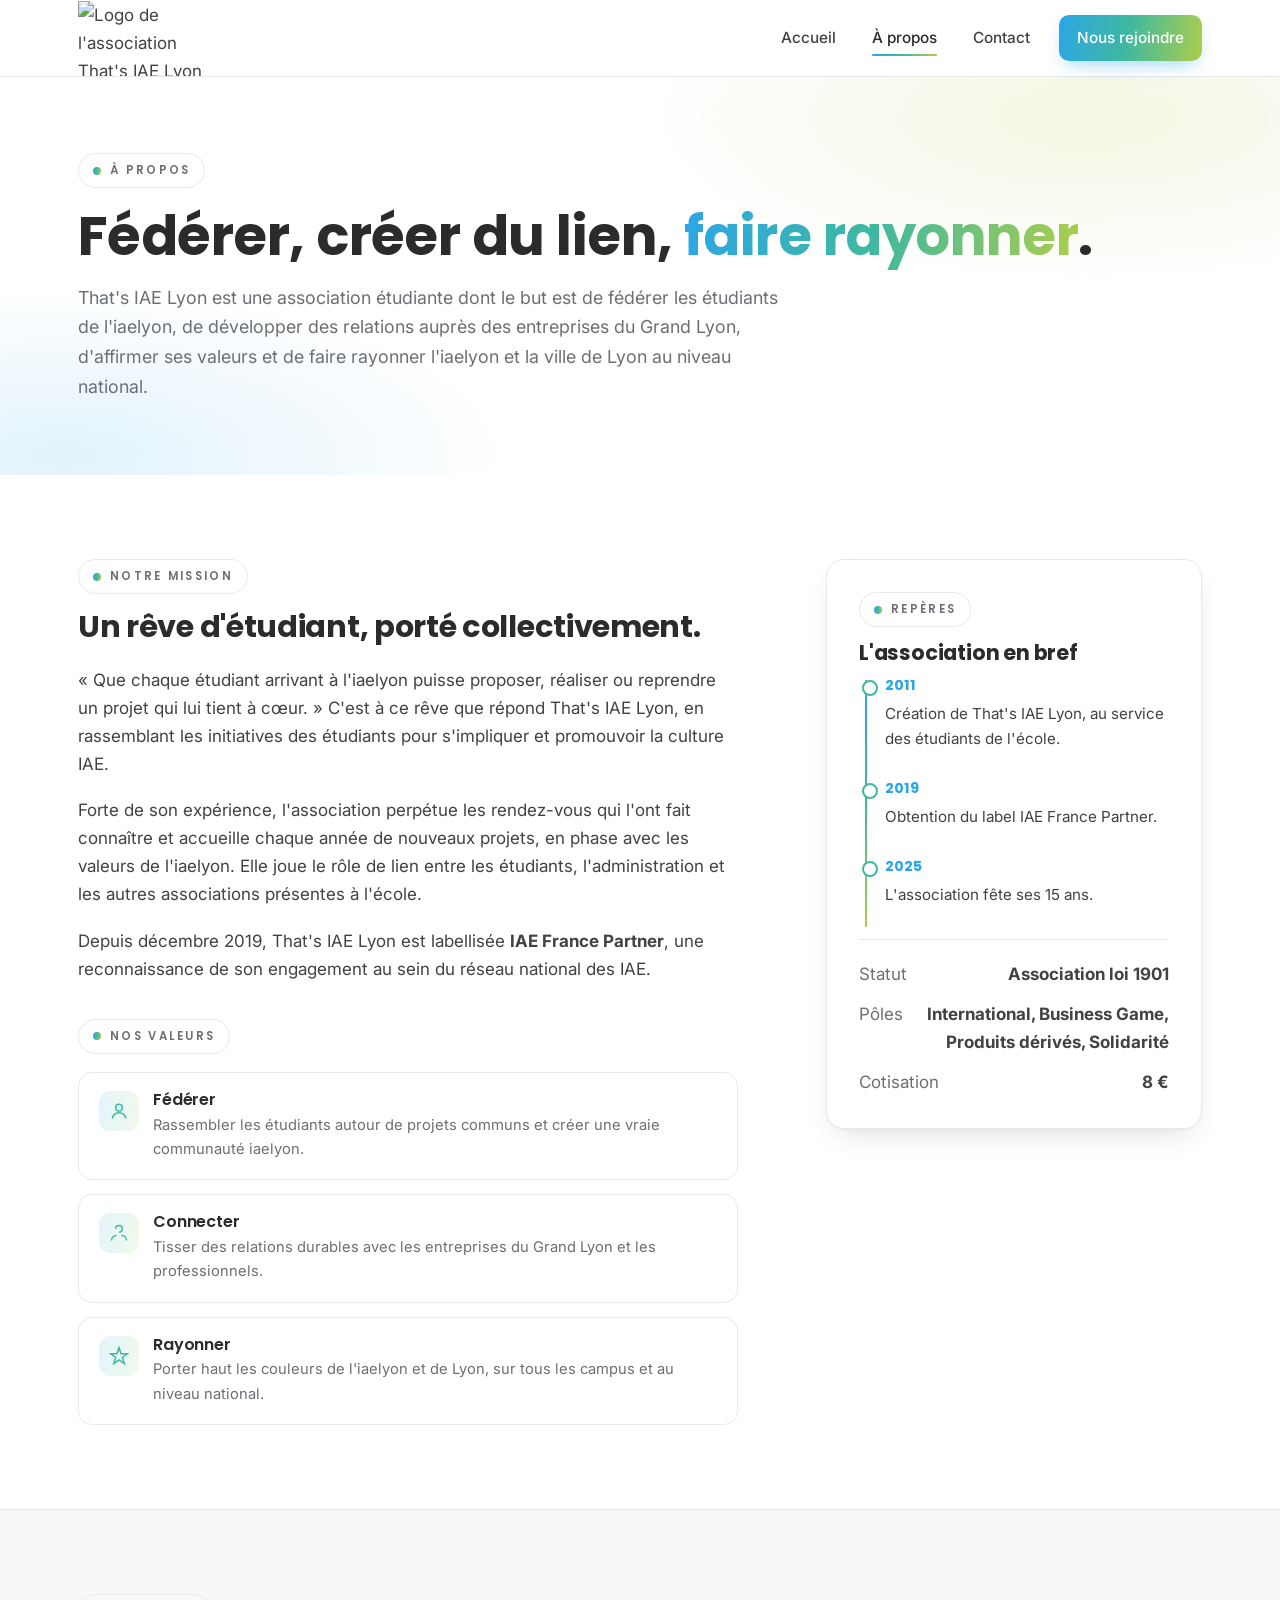
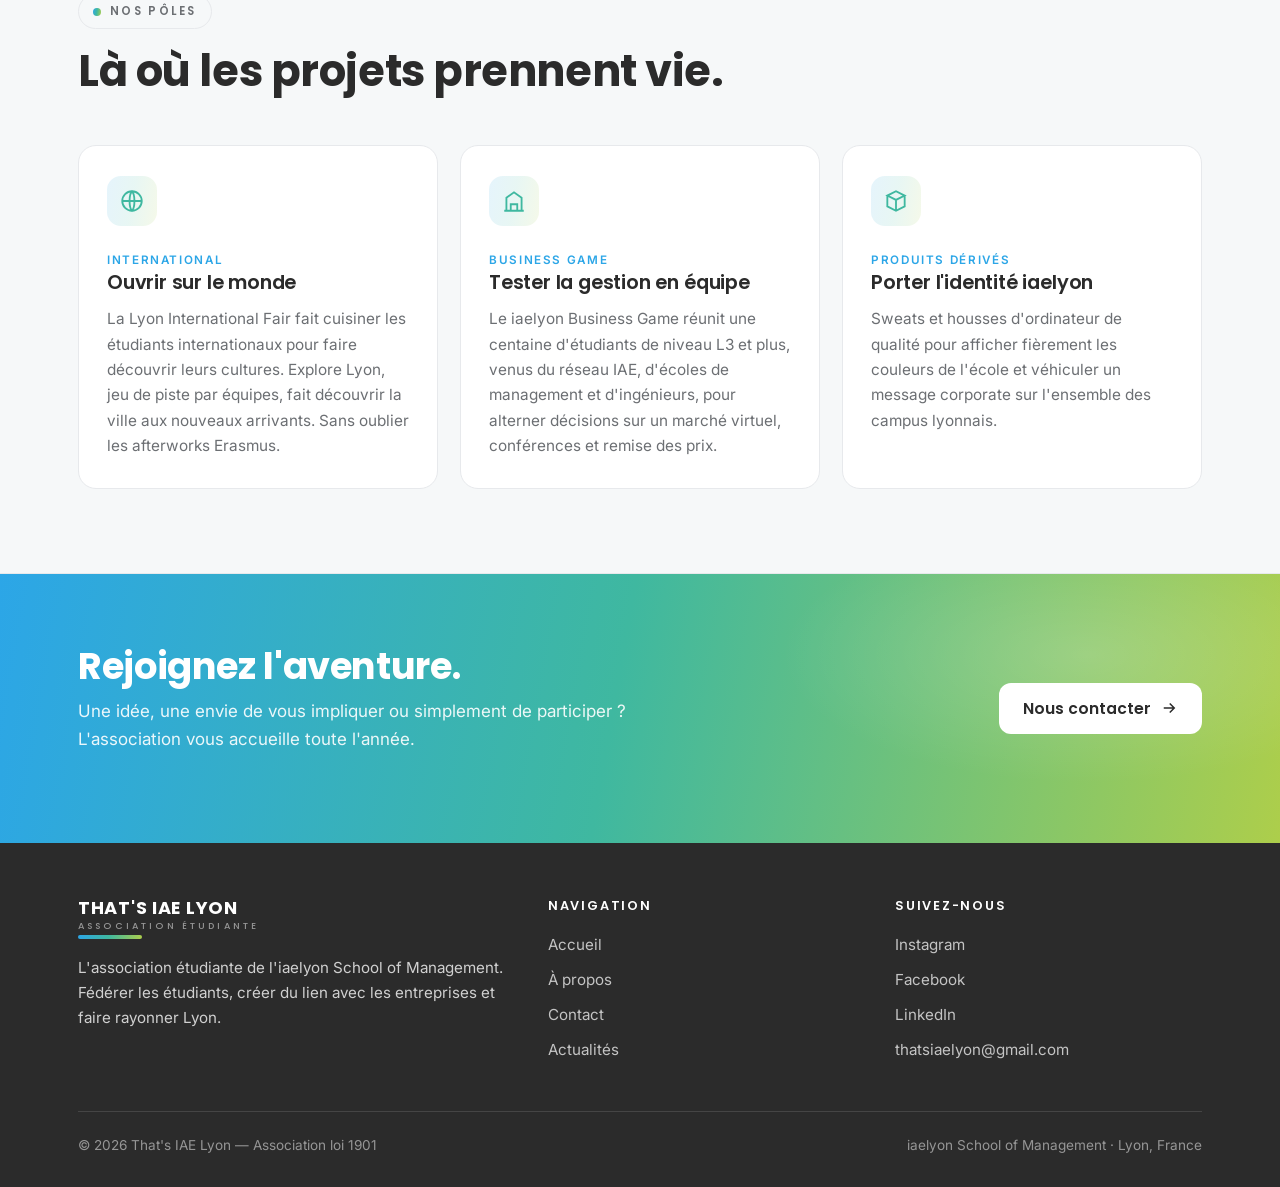
==== apropos.html @ 74c534bc "ajout du site" ====
<!DOCTYPE html>
<html lang="fr">
<head>
<meta charset="UTF-8">
<meta name="viewport" content="width=device-width, initial-scale=1.0">
<title>À propos — That's IAE Lyon</title>
<meta name="description" content="Découvrez That's IAE Lyon : son histoire, ses valeurs et sa mission au service des étudiants de l'iaelyon School of Management.">
<link rel="preconnect" href="https://fonts.googleapis.com">
<link rel="preconnect" href="https://fonts.gstatic.com" crossorigin>
<link href="https://fonts.googleapis.com/css2?family=Poppins:wght@500;600;700&family=Inter:wght@400;500;600&display=swap" rel="stylesheet">
<link rel="stylesheet" href="style.css">
</head>
<body>

<!-- ===================== HEADER ===================== -->
<header class="site-header">
  <div class="wrap">
    <a class="brand" href="index.html" aria-label="That's IAE Lyon, accueil">
      <img src="thats iae nouveau logo.jpg" alt="Logo de l'association That's IAE Lyon" width="150" height="75">

    </a>
    <button class="burger" aria-label="Ouvrir le menu"><span></span><span></span><span></span></button>
    <nav class="nav">
      <a href="index.html">Accueil</a>
      <a href="apropos.html" class="active">À propos</a>
      <a href="contact.html">Contact</a>
      <a href="contact.html" class="nav-cta">Nous rejoindre</a>
    </nav>
  </div>
</header>

<!-- ===================== PAGE HERO ===================== -->
<section class="page-hero">
  <div class="wrap">
    <span class="eyebrow"><span class="dot"></span>À propos</span>
    <h1>Fédérer, créer du lien, <span class="grad-text">faire rayonner</span>.</h1>
    <p>That's IAE Lyon est une association étudiante dont le but est de fédérer les étudiants de l'iaelyon, de développer des relations auprès des entreprises du Grand Lyon, d'affirmer ses valeurs et de faire rayonner l'iaelyon et la ville de Lyon au niveau national.</p>
  </div>
</section>

<!-- ===================== CONTENU ===================== -->
<section class="section">
  <div class="wrap about-grid">
    <div class="prose reveal">
      <span class="eyebrow"><span class="dot"></span>Notre mission</span>
      <h2 style="font-size:1.9rem;margin:16px 0 22px;">Un rêve d'étudiant, porté collectivement.</h2>
      <p>« Que chaque étudiant arrivant à l'iaelyon puisse proposer, réaliser ou reprendre un projet qui lui tient à cœur. » C'est à ce rêve que répond That's IAE Lyon, en rassemblant les initiatives des étudiants pour s'impliquer et promouvoir la culture IAE.</p>
      <p>Forte de son expérience, l'association perpétue les rendez-vous qui l'ont fait connaître et accueille chaque année de nouveaux projets, en phase avec les valeurs de l'iaelyon. Elle joue le rôle de lien entre les étudiants, l'administration et les autres associations présentes à l'école.</p>
      <p>Depuis décembre 2019, That's IAE Lyon est labellisée <strong>IAE France Partner</strong>, une reconnaissance de son engagement au sein du réseau national des IAE.</p>

      <span class="eyebrow" style="margin-top:18px;"><span class="dot"></span>Nos valeurs</span>
      <div class="values" style="margin-top:18px;">
        <div class="value">
          <div class="vic"><svg viewBox="0 0 24 24"><circle cx="12" cy="8" r="4"/><path d="M4 21c0-4 4-7 8-7s8 3 8 7"/></svg></div>
          <div><h4>Fédérer</h4><p>Rassembler les étudiants autour de projets communs et créer une vraie communauté iaelyon.</p></div>
        </div>
        <div class="value">
          <div class="vic"><svg viewBox="0 0 24 24"><path d="M16 7a4 4 0 10-8 0M3 21c0-4 3-6 6-6M21 21c0-4-3-6-6-6M12 11a4 4 0 100-8"/></svg></div>
          <div><h4>Connecter</h4><p>Tisser des relations durables avec les entreprises du Grand Lyon et les professionnels.</p></div>
        </div>
        <div class="value">
          <div class="vic"><svg viewBox="0 0 24 24"><path d="M12 2l2.4 7.4H22l-6 4.4 2.3 7.2L12 16.6 5.7 21l2.3-7.2-6-4.4h7.6z"/></svg></div>
          <div><h4>Rayonner</h4><p>Porter haut les couleurs de l'iaelyon et de Lyon, sur tous les campus et au niveau national.</p></div>
        </div>
      </div>
    </div>

    <aside class="reveal">
      <div class="info-card">
        <span class="eyebrow" style="background:transparent;"><span class="dot"></span>Repères</span>
        <h3 style="font-size:1.3rem;margin:14px 0 8px;">L'association en bref</h3>
        <div class="timeline">
          <div class="tl-item"><div class="yr">2011</div><p>Création de That's IAE Lyon, au service des étudiants de l'école.</p></div>
          <div class="tl-item"><div class="yr">2019</div><p>Obtention du label IAE France Partner.</p></div>
          <div class="tl-item"><div class="yr">2025</div><p>L'association fête ses 15 ans.</p></div>
        </div>
        <div style="border-top:1px solid var(--line);padding-top:20px;margin-top:6px;display:grid;gap:12px;">
          <div style="display:flex;justify-content:space-between;"><span style="color:var(--grey);">Statut</span><strong>Association loi 1901</strong></div>
          <div style="display:flex;justify-content:space-between;gap:18px;"><span style="color:var(--grey);flex:none;">Pôles</span><strong style="text-align:right;">International, Business Game, Produits dérivés, Solidarité</strong></div>
          <div style="display:flex;justify-content:space-between;"><span style="color:var(--grey);">Cotisation</span><strong>8 €</strong></div>
        </div>
      </div>
    </aside>
  </div>
</section>

<!-- ===================== POLES DETAIL ===================== -->
<section class="section alt">
  <div class="wrap">
    <div class="section-head reveal">
      <span class="eyebrow"><span class="dot"></span>Nos pôles</span>
      <h2>Là où les projets prennent vie.</h2>
    </div>
    <div class="poles">
      <article class="pole reveal">
        <div class="ic"><svg viewBox="0 0 24 24"><circle cx="12" cy="12" r="9"/><path d="M3 12h18M12 3c3 3 3 15 0 18M12 3c-3 3-3 15 0 18"/></svg></div>
        <span class="tag">International</span>
        <h3>Ouvrir sur le monde</h3>
        <p>La Lyon International Fair fait cuisiner les étudiants internationaux pour faire découvrir leurs cultures. Explore Lyon, jeu de piste par équipes, fait découvrir la ville aux nouveaux arrivants. Sans oublier les afterworks Erasmus.</p>
      </article>
      <article class="pole reveal">
        <div class="ic"><svg viewBox="0 0 24 24"><path d="M3 21h18M5 21V9l7-5 7 5v12M9 21v-6h6v6"/></svg></div>
        <span class="tag">Business Game</span>
        <h3>Tester la gestion en équipe</h3>
        <p>Le iaelyon Business Game réunit une centaine d'étudiants de niveau L3 et plus, venus du réseau IAE, d'écoles de management et d'ingénieurs, pour alterner décisions sur un marché virtuel, conférences et remise des prix.</p>
      </article>
      <article class="pole reveal">
        <div class="ic"><svg viewBox="0 0 24 24"><path d="M20 7l-8-4-8 4 8 4 8-4zM4 7v10l8 4 8-4V7M12 11v10"/></svg></div>
        <span class="tag">Produits dérivés</span>
        <h3>Porter l'identité iaelyon</h3>
        <p>Sweats et housses d'ordinateur de qualité pour afficher fièrement les couleurs de l'école et véhiculer un message corporate sur l'ensemble des campus lyonnais.</p>
      </article>
    </div>
  </div>
</section>

<!-- ===================== BANDE CTA ===================== -->
<section class="band">
  <div class="wrap">
    <div>
      <h2>Rejoignez l'aventure.</h2>
      <p>Une idée, une envie de vous impliquer ou simplement de participer ? L'association vous accueille toute l'année.</p>
    </div>
    <a href="contact.html" class="btn btn-white">Nous contacter
      <svg width="18" height="18" viewBox="0 0 24 24" fill="none" stroke="currentColor" stroke-width="2"><path d="M5 12h14M13 6l6 6-6 6"/></svg>
    </a>
  </div>
</section>

<!-- ===================== FOOTER ===================== -->
<footer class="site-footer">
  <div class="wrap">
    <div class="foot-grid">
      <div>
        <div class="brand"><span class="name">THAT'S IAE LYON<small>Association étudiante</small></span></div>
        <div class="foot-rule"></div>
        <p>L'association étudiante de l'iaelyon School of Management. Fédérer les étudiants, créer du lien avec les entreprises et faire rayonner Lyon.</p>
      </div>
      <div class="foot-col">
        <h4>Navigation</h4>
        <a href="index.html">Accueil</a>
        <a href="apropos.html">À propos</a>
        <a href="contact.html">Contact</a>
        <a href="index.html#actus">Actualités</a>
      </div>
      <div class="foot-col">
        <h4>Suivez-nous</h4>
        <a href="https://www.instagram.com/thatsiaelyon/" target="_blank" rel="noopener">Instagram</a>
        <a href="https://www.facebook.com/thatsiae/" target="_blank" rel="noopener">Facebook</a>
        <a href="https://fr.linkedin.com/company/that%27s-iae-lyon" target="_blank" rel="noopener">LinkedIn</a>
        <a href="mailto:thatsiaelyon@gmail.com">thatsiaelyon@gmail.com</a>
      </div>
    </div>
    <div class="foot-bottom">
      <span>© 2026 That's IAE Lyon — Association loi 1901</span>
      <span>iaelyon School of Management · Lyon, France</span>
    </div>
  </div>
</footer>

<script src="app.js"></script>
</body>
</html>
---- style.css ----
/* =========================================================
   That's IAE Lyon — charte dérivée du logo
   Dégradé lion : turquoise #2CA6E7 -> teal #3FB8A0 -> vert lime #ADCE4B
   Texte : anthracite #424242
   ========================================================= */

:root {
  --blue:   #2CA6E7;
  --teal:   #3FB8A0;
  --lime:   #ADCE4B;
  --ink:    #2b2b2b;
  --ink-2:  #424242;
  --grey:   #6c6f73;
  --line:   #e7e9ec;
  --paper:  #ffffff;
  --paper-2:#f6f8f9;
  --paper-3:#eef2f3;
  --grad:   linear-gradient(100deg, var(--blue) 0%, var(--teal) 48%, var(--lime) 100%);
  --grad-soft: linear-gradient(100deg, rgba(44,166,231,.12), rgba(63,184,160,.12) 50%, rgba(173,206,75,.12));
  --shadow: 0 1px 2px rgba(20,30,40,.04), 0 12px 30px -12px rgba(20,30,40,.18);
  --shadow-lg: 0 30px 70px -30px rgba(20,40,55,.35);
  --radius: 18px;
  --maxw: 1180px;
  --ease: cubic-bezier(.22,.61,.36,1);
}

* { box-sizing: border-box; }

html { scroll-behavior: smooth; }

body {
  margin: 0;
  font-family: "Inter", system-ui, -apple-system, "Segoe UI", sans-serif;
  color: var(--ink-2);
  background: var(--paper);
  line-height: 1.65;
  -webkit-font-smoothing: antialiased;
  font-size: 17px;
}

h1, h2, h3, h4, .display {
  font-family: "Poppins", "Inter", sans-serif;
  color: var(--ink);
  letter-spacing: -0.01em;
  line-height: 1.12;
  margin: 0;
}

a { color: inherit; text-decoration: none; }

img { max-width: 100%; display: block; }

.wrap { width: 100%; max-width: var(--maxw); margin: 0 auto; padding: 0 28px; }

/* ---- gradient text helper ---- */
.grad-text {
  background: var(--grad);
  -webkit-background-clip: text;
  background-clip: text;
  color: transparent;
}

/* =========================================================
   HEADER
   ========================================================= */
.site-header {
  position: sticky; top: 0; z-index: 50;
  background: rgba(255,255,255,.82);
  backdrop-filter: saturate(140%) blur(14px);
  border-bottom: 1px solid var(--line);
}
.site-header .wrap {
  display: flex; align-items: center; justify-content: space-between;
  height: 76px; gap: 24px;
}
.brand { display: flex; align-items: center; gap: 13px; }
.brand .mark { width: 42px; height: 42px; flex: none; }
.brand .name {
  font-family: "Poppins", sans-serif; font-weight: 700; font-size: 1.12rem;
  letter-spacing: .04em; color: var(--ink); line-height: 1;
}
.brand .name small {
  display: block; font-weight: 500; font-size: .58rem; letter-spacing: .34em;
  color: var(--grey); margin-top: 5px; text-transform: uppercase;
}

.nav { display: flex; align-items: center; gap: 6px; }
.nav a {
  position: relative; padding: 9px 15px; font-weight: 500; font-size: .96rem;
  color: var(--ink-2); border-radius: 10px; transition: color .2s var(--ease);
}
.nav a::after {
  content: ""; position: absolute; left: 15px; right: 15px; bottom: 4px; height: 2px;
  background: var(--grad); border-radius: 2px;
  transform: scaleX(0); transform-origin: left; transition: transform .28s var(--ease);
}
.nav a:hover { color: var(--ink); }
.nav a:hover::after,
.nav a.active::after { transform: scaleX(1); }
.nav a.active { color: var(--ink); }

.nav-cta {
  margin-left: 8px; padding: 10px 18px !important; color: #fff !important;
  background: var(--grad); border-radius: 11px; font-weight: 600;
  box-shadow: 0 8px 20px -8px rgba(44,166,231,.6);
}
.nav-cta::after { display: none; }
.nav-cta:hover { filter: brightness(1.04); }

.burger { display: none; background: none; border: 0; cursor: pointer; padding: 8px; }
.burger span { display: block; width: 24px; height: 2px; background: var(--ink); margin: 5px 0; border-radius: 2px; transition: .25s; }

/* =========================================================
   BUTTONS
   ========================================================= */
.btn {
  display: inline-flex; align-items: center; gap: 9px; cursor: pointer;
  font-family: "Poppins", sans-serif; font-weight: 600; font-size: .97rem;
  padding: 13px 24px; border-radius: 12px; border: 0;
  transition: transform .2s var(--ease), box-shadow .2s var(--ease), filter .2s var(--ease);
}
.btn-primary { background: var(--grad); color: #fff; box-shadow: 0 12px 26px -10px rgba(44,166,231,.65); }
.btn-primary:hover { transform: translateY(-2px); filter: brightness(1.05); }
.btn-ghost { background: #fff; color: var(--ink); border: 1px solid var(--line); }
.btn-ghost:hover { transform: translateY(-2px); box-shadow: var(--shadow); border-color: transparent; }

/* =========================================================
   HERO
   ========================================================= */
.hero { position: relative; overflow: hidden; padding: 88px 0 76px; }
.hero::before {
  content: ""; position: absolute; inset: 0; z-index: -2;
  background:
    radial-gradient(60% 50% at 78% 18%, rgba(173,206,75,.18), transparent 70%),
    radial-gradient(55% 55% at 12% 88%, rgba(44,166,231,.16), transparent 70%);
}
.hero-grid { display: grid; grid-template-columns: 1.05fr .95fr; gap: 56px; align-items: center; }
.eyebrow {
  display: inline-flex; align-items: center; gap: 9px;
  font-family: "Poppins", sans-serif; font-weight: 600; font-size: .72rem;
  letter-spacing: .2em; text-transform: uppercase; color: var(--grey);
  padding: 7px 14px; border: 1px solid var(--line); border-radius: 100px; background: #fff;
}
.eyebrow .dot { width: 8px; height: 8px; border-radius: 50%; background: var(--grad); }
.hero h1 { font-size: clamp(2.5rem, 5.4vw, 4rem); font-weight: 700; margin: 22px 0 0; }
.hero p.lead { font-size: 1.16rem; color: var(--grey); max-width: 30em; margin: 22px 0 0; }
.hero .cta-row { display: flex; gap: 14px; margin-top: 34px; flex-wrap: wrap; }

.hero-stats { display: flex; gap: 30px; margin-top: 46px; flex-wrap: wrap; }
.hero-stats .stat .num {
  font-family: "Poppins", sans-serif; font-weight: 700; font-size: 2.1rem;
}
.hero-stats .stat .lbl { font-size: .82rem; color: var(--grey); letter-spacing: .02em; }

/* hero visual : carte avec lion stylisé en dégradé */
.hero-card {
  position: relative; border-radius: 24px; padding: 38px;
  background: #fff; box-shadow: var(--shadow-lg); border: 1px solid var(--line);
}
.hero-card .ribbon {
  position: absolute; top: 22px; right: -8px; background: var(--grad); color: #fff;
  font-family: "Poppins", sans-serif; font-weight: 600; font-size: .72rem; letter-spacing: .08em;
  padding: 8px 16px; border-radius: 8px 0 0 8px; box-shadow: 0 10px 20px -10px rgba(44,166,231,.7);
}
.lion-wrap { display: grid; place-items: center; padding: 14px 0 22px; }
.lion-wrap svg { width: 100%; max-width: 320px; height: auto; }
.hero-card .card-title {
  font-family: "Poppins", sans-serif; font-weight: 700; font-size: 1.5rem; text-align: center;
  letter-spacing: .02em;
}
.hero-card .card-sub { text-align: center; color: var(--grey); font-size: .9rem; letter-spacing: .28em; text-transform: uppercase; margin-top: 6px; }
.hero-card .pole-row { display: flex; justify-content: center; gap: 10px; margin-top: 26px; flex-wrap: wrap; }
.chip {
  font-size: .8rem; font-weight: 600; color: var(--ink-2);
  padding: 7px 13px; border-radius: 100px; background: var(--paper-3);
}

/* =========================================================
   SECTIONS
   ========================================================= */
.section { padding: 84px 0; }
.section.alt { background: var(--paper-2); border-top: 1px solid var(--line); border-bottom: 1px solid var(--line); }
.section-head { max-width: 44em; margin-bottom: 50px; }
.section-head .eyebrow { background: transparent; }
.section-head h2 { font-size: clamp(1.9rem, 3.6vw, 2.7rem); font-weight: 700; margin-top: 18px; }
.section-head p { color: var(--grey); font-size: 1.08rem; margin-top: 14px; }

/* ---- pôles / features grid ---- */
.poles { display: grid; grid-template-columns: repeat(3, 1fr); gap: 22px; }
.pole {
  position: relative; background: #fff; border: 1px solid var(--line);
  border-radius: var(--radius); padding: 30px 28px; overflow: hidden;
  transition: transform .3s var(--ease), box-shadow .3s var(--ease), border-color .3s var(--ease);
}
.pole::before {
  content: ""; position: absolute; left: 0; top: 0; height: 100%; width: 4px; background: var(--grad);
  transform: scaleY(0); transform-origin: top; transition: transform .35s var(--ease);
}
.pole:hover { transform: translateY(-6px); box-shadow: var(--shadow-lg); border-color: transparent; }
.pole:hover::before { transform: scaleY(1); }
.pole .ic {
  width: 50px; height: 50px; border-radius: 14px; display: grid; place-items: center;
  background: var(--grad-soft); margin-bottom: 18px;
}
.pole .ic svg { width: 26px; height: 26px; stroke: var(--teal); fill: none; stroke-width: 1.7; }
.pole h3 { font-size: 1.22rem; font-weight: 600; }
.pole .tag { font-size: .73rem; letter-spacing: .14em; text-transform: uppercase; color: var(--blue); font-weight: 600; }
.pole p { color: var(--grey); font-size: .96rem; margin: 12px 0 0; }

/* =========================================================
   ACTUALITÉS
   ========================================================= */
.news-grid { display: grid; grid-template-columns: repeat(3, 1fr); gap: 24px; }
.news-card {
  display: flex; flex-direction: column; background: #fff; border: 1px solid var(--line);
  border-radius: var(--radius); overflow: hidden; text-decoration: none;
  transition: transform .3s var(--ease), box-shadow .3s var(--ease);
}
.news-card:hover { transform: translateY(-6px); box-shadow: var(--shadow-lg); }
.news-card .thumb { position: relative; aspect-ratio: 16/10; overflow: hidden; background: var(--paper-3); }
.news-card .thumb img { width: 100%; height: 100%; object-fit: cover; transition: transform .5s var(--ease); }
.news-card:hover .thumb img { transform: scale(1.05); }
.news-card .thumb::after {
  content: ""; position: absolute; inset: 0; background: linear-gradient(180deg, transparent 55%, rgba(20,30,35,.34));
}
.news-card .date {
  position: absolute; top: 14px; left: 14px; z-index: 2; background: rgba(255,255,255,.92);
  color: var(--ink-2); font-weight: 600; font-size: .76rem; padding: 6px 12px; border-radius: 8px;
}
.news-card .body { padding: 22px 22px 24px; display: flex; flex-direction: column; flex: 1; }
.news-card h3 { font-size: 1.1rem; font-weight: 600; line-height: 1.32; }
.news-card .more {
  margin-top: auto; padding-top: 16px; font-family: "Poppins", sans-serif; font-weight: 600;
  font-size: .9rem; color: var(--blue); display: inline-flex; align-items: center; gap: 7px;
}
.news-card .more svg { width: 16px; height: 16px; transition: transform .25s var(--ease); }
.news-card:hover .more svg { transform: translateX(4px); }

/* =========================================================
   BANDE CTA
   ========================================================= */
.band { position: relative; overflow: hidden; background: var(--grad); color: #fff; padding: 72px 0; }
.band::after {
  content: ""; position: absolute; inset: 0;
  background: radial-gradient(40% 80% at 85% 30%, rgba(255,255,255,.18), transparent 60%);
}
.band .wrap { position: relative; z-index: 1; display: flex; align-items: center; justify-content: space-between; gap: 30px; flex-wrap: wrap; }
.band h2 { color: #fff; font-size: clamp(1.7rem, 3vw, 2.3rem); }
.band p { color: rgba(255,255,255,.9); margin-top: 10px; max-width: 34em; }
.band .btn-white { background: #fff; color: var(--ink); }
.band .btn-white:hover { transform: translateY(-2px); box-shadow: 0 16px 30px -12px rgba(0,0,0,.3); }

/* =========================================================
   PAGE HEADER (about / contact)
   ========================================================= */
.page-hero { position: relative; padding: 76px 0 56px; overflow: hidden; }
.page-hero::before {
  content: ""; position: absolute; inset: 0; z-index: -1;
  background:
    radial-gradient(50% 60% at 85% 10%, rgba(173,206,75,.16), transparent 70%),
    radial-gradient(50% 60% at 5% 95%, rgba(44,166,231,.14), transparent 70%);
}
.page-hero h1 { font-size: clamp(2.3rem, 4.6vw, 3.4rem); font-weight: 700; margin-top: 18px; }
.page-hero p { color: var(--grey); font-size: 1.12rem; max-width: 40em; margin-top: 16px; }

/* ---- about content ---- */
.prose { max-width: 60ch; }
.prose p { margin: 0 0 18px; color: var(--ink-2); }
.about-grid { display: grid; grid-template-columns: 1.3fr .7fr; gap: 50px; align-items: start; }
.values { display: grid; gap: 14px; }
.value {
  display: flex; gap: 14px; align-items: flex-start; padding: 18px 20px;
  background: #fff; border: 1px solid var(--line); border-radius: 14px;
}
.value .vic { width: 40px; height: 40px; flex: none; border-radius: 11px; background: var(--grad-soft); display: grid; place-items: center; }
.value .vic svg { width: 20px; height: 20px; stroke: var(--teal); fill: none; stroke-width: 1.8; }
.value h4 { font-size: 1rem; font-weight: 600; }
.value p { font-size: .92rem; color: var(--grey); margin: 4px 0 0; }

.timeline { position: relative; margin: 10px 0 0; padding-left: 26px; }
.timeline::before { content: ""; position: absolute; left: 6px; top: 6px; bottom: 6px; width: 2px; background: var(--grad); border-radius: 2px; }
.tl-item { position: relative; padding: 0 0 26px; }
.tl-item::before { content: ""; position: absolute; left: -23px; top: 6px; width: 12px; height: 12px; border-radius: 50%; background: #fff; border: 2px solid var(--teal); }
.tl-item .yr { font-family: "Poppins", sans-serif; font-weight: 700; color: var(--blue); font-size: .9rem; }
.tl-item p { margin: 3px 0 0; font-size: .95rem; }

/* =========================================================
   CONTACT
   ========================================================= */
.contact-grid { display: grid; grid-template-columns: 1fr 1fr; gap: 30px; align-items: start; }
.info-card { background: #fff; border: 1px solid var(--line); border-radius: var(--radius); padding: 32px; box-shadow: var(--shadow); }
.info-list { display: grid; gap: 22px; margin-top: 6px; }
.info-row { display: flex; gap: 16px; align-items: flex-start; }
.info-row .iic { width: 46px; height: 46px; flex: none; border-radius: 13px; background: var(--grad-soft); display: grid; place-items: center; }
.info-row .iic svg { width: 22px; height: 22px; stroke: var(--teal); fill: none; stroke-width: 1.7; }
.info-row .k { font-family: "Poppins", sans-serif; font-weight: 600; font-size: .75rem; letter-spacing: .12em; text-transform: uppercase; color: var(--grey); }
.info-row .v { font-size: 1.02rem; margin-top: 3px; }
.info-row .v a:hover { color: var(--blue); }

.pres-card { background: var(--ink); color: #fff; border-radius: var(--radius); padding: 32px; position: relative; overflow: hidden; }
.pres-card::before { content: ""; position: absolute; top: -40px; right: -40px; width: 180px; height: 180px; border-radius: 50%; background: var(--grad); opacity: .5; filter: blur(10px); }
.pres-card .role { position: relative; font-family: "Poppins", sans-serif; font-weight: 600; font-size: .74rem; letter-spacing: .18em; text-transform: uppercase; color: var(--lime); }
.pres-card .who { position: relative; font-family: "Poppins", sans-serif; font-weight: 700; font-size: 1.8rem; margin-top: 8px; }
.pres-card .avatar { position: relative; width: 76px; height: 76px; border-radius: 50%; background: var(--grad); display: grid; place-items: center; font-family: "Poppins", sans-serif; font-weight: 700; font-size: 1.7rem; color: #fff; margin-bottom: 18px; }
.pres-card .bureau { position: relative; margin-top: 24px; border-top: 1px solid rgba(255,255,255,.14); padding-top: 20px; display: grid; gap: 14px; }
.pres-card .bureau .b-row { display: flex; justify-content: space-between; gap: 12px; font-size: .96rem; }
.pres-card .bureau .b-role { color: rgba(255,255,255,.6); }
.pres-card .pres-contact { position: relative; margin-top: 22px; display: flex; gap: 10px; flex-wrap: wrap; }
.pres-card .pres-contact a { font-size: .9rem; color: #fff; border: 1px solid rgba(255,255,255,.25); padding: 9px 15px; border-radius: 10px; transition: .2s var(--ease); display: inline-flex; gap: 8px; align-items: center; }
.pres-card .pres-contact a:hover { background: rgba(255,255,255,.1); }
.pres-card .pres-contact svg { width: 16px; height: 16px; stroke: var(--lime); fill: none; stroke-width: 1.8; }

.map-card { margin-top: 30px; border-radius: var(--radius); overflow: hidden; border: 1px solid var(--line); box-shadow: var(--shadow); }
.map-card iframe { width: 100%; height: 340px; border: 0; display: block; filter: grayscale(.2) contrast(1.02); }

.social-row { display: flex; gap: 12px; margin-top: 18px; flex-wrap: wrap; }
.social-row a { display: inline-flex; align-items: center; gap: 9px; padding: 10px 16px; border-radius: 11px; border: 1px solid var(--line); background: #fff; font-weight: 500; font-size: .92rem; transition: .2s var(--ease); }
.social-row a:hover { transform: translateY(-2px); box-shadow: var(--shadow); border-color: transparent; }
.social-row svg { width: 18px; height: 18px; }

/* =========================================================
   FOOTER
   ========================================================= */
.site-footer { background: var(--ink); color: rgba(255,255,255,.78); padding: 56px 0 30px; }
.foot-grid { display: grid; grid-template-columns: 1.4fr 1fr 1fr; gap: 40px; }
.site-footer .brand .name { color: #fff; }
.site-footer .brand .name small { color: rgba(255,255,255,.5); }
.site-footer p { font-size: .95rem; max-width: 30em; margin-top: 16px; }
.foot-col h4 { color: #fff; font-size: .8rem; letter-spacing: .14em; text-transform: uppercase; font-weight: 600; margin-bottom: 14px; }
.foot-col a { display: block; padding: 5px 0; color: rgba(255,255,255,.72); font-size: .95rem; transition: color .2s; }
.foot-col a:hover { color: var(--lime); }
.foot-bottom { margin-top: 44px; padding-top: 22px; border-top: 1px solid rgba(255,255,255,.12); display: flex; justify-content: space-between; gap: 16px; flex-wrap: wrap; font-size: .85rem; color: rgba(255,255,255,.5); }
.foot-rule { height: 4px; background: var(--grad); border-radius: 4px; width: 64px; margin-top: 4px; }

/* =========================================================
   REVEAL ANIMATION
   ========================================================= */
.reveal { opacity: 0; transform: translateY(24px); transition: opacity .7s var(--ease), transform .7s var(--ease); }
.reveal.in { opacity: 1; transform: none; }

/* =========================================================
   RESPONSIVE
   ========================================================= */
@media (max-width: 920px) {
  .hero-grid, .about-grid, .contact-grid { grid-template-columns: 1fr; }
  .poles, .news-grid, .foot-grid { grid-template-columns: 1fr 1fr; }
  .hero-card { order: -1; }
}
@media (max-width: 720px) {
  body { font-size: 16px; }
  .nav { position: fixed; inset: 76px 0 auto 0; flex-direction: column; align-items: stretch;
    background: #fff; padding: 14px 22px 22px; border-bottom: 1px solid var(--line);
    box-shadow: var(--shadow-lg); transform: translateY(-130%); transition: transform .3s var(--ease); }
  .nav.open { transform: none; }
  .nav a { padding: 13px 6px; }
  .nav a::after { display: none; }
  .nav-cta { margin: 8px 0 0; text-align: center; }
  .burger { display: block; }
  .poles, .news-grid, .foot-grid { grid-template-columns: 1fr; }
  .section { padding: 60px 0; }
  .hero { padding: 56px 0 50px; }
}

@media (prefers-reduced-motion: reduce) {
  * { animation: none !important; transition: none !important; scroll-behavior: auto !important; }
  .reveal { opacity: 1; transform: none; }
}
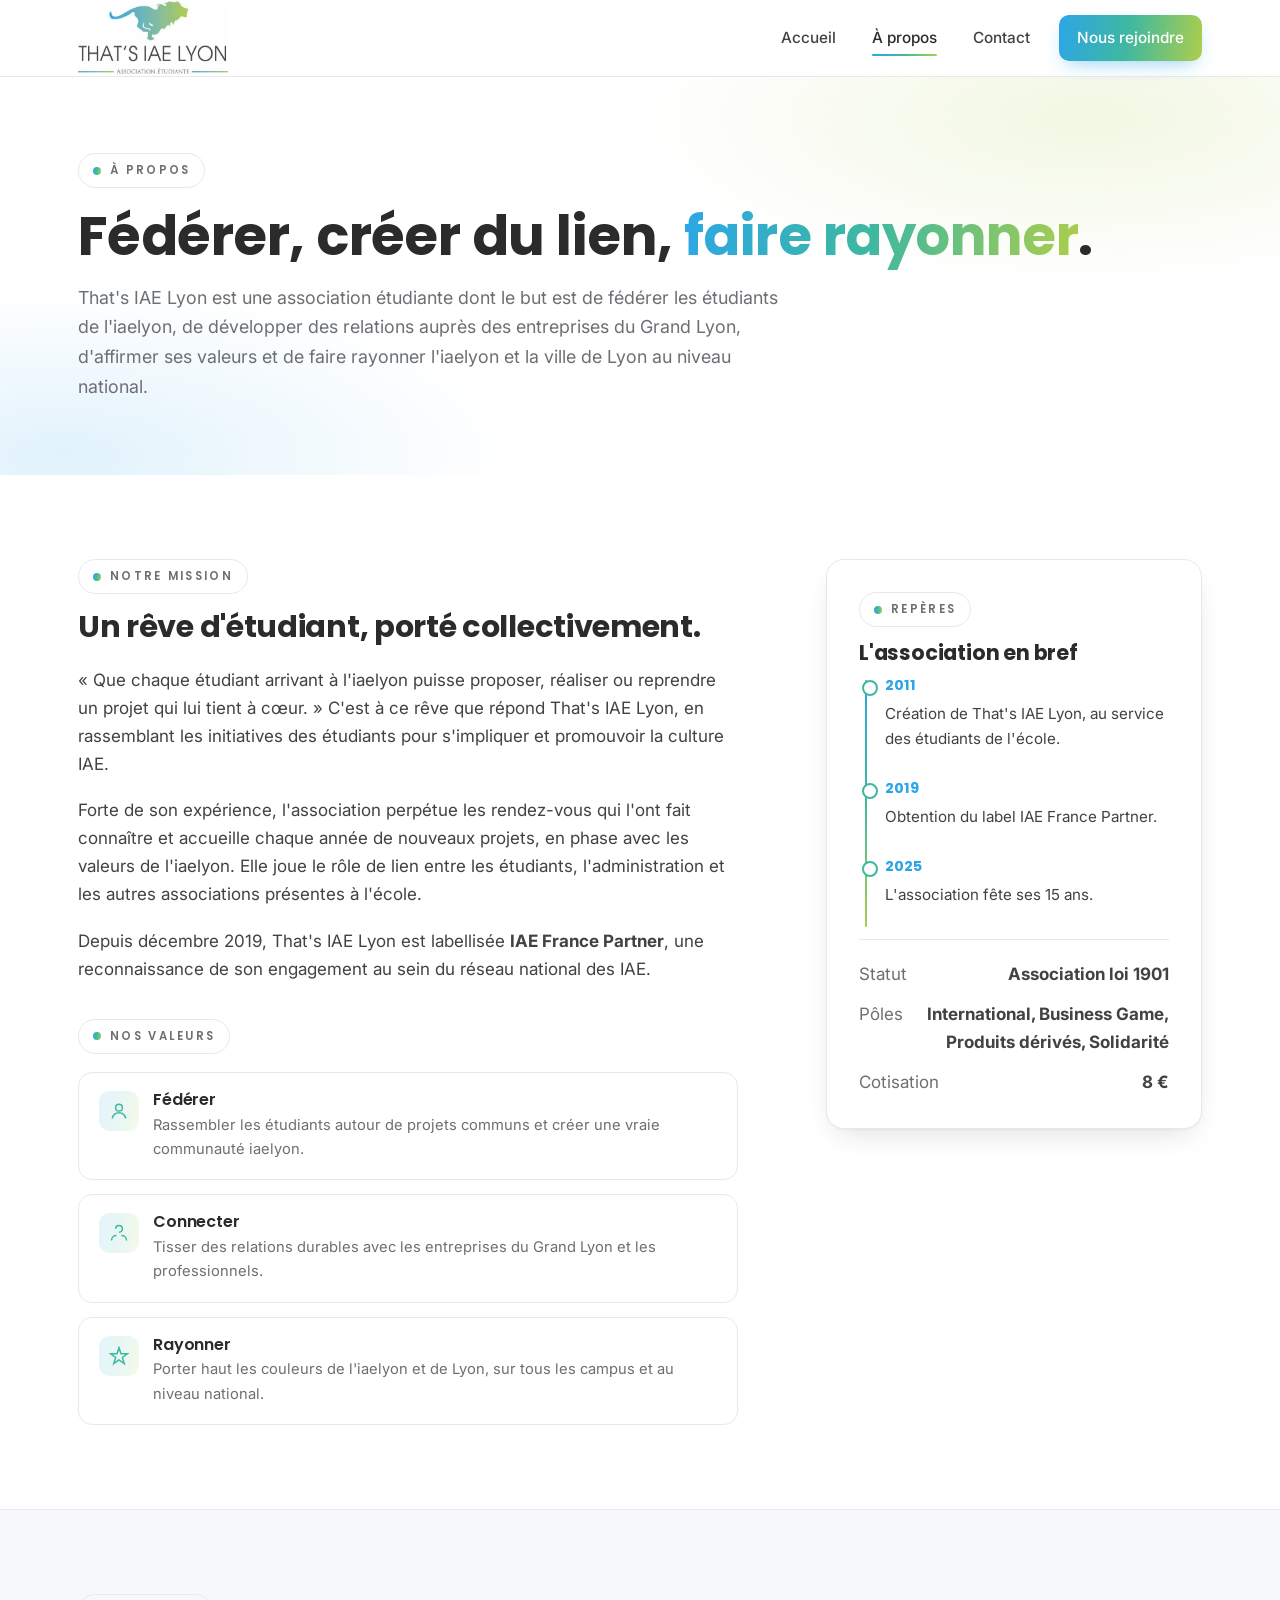
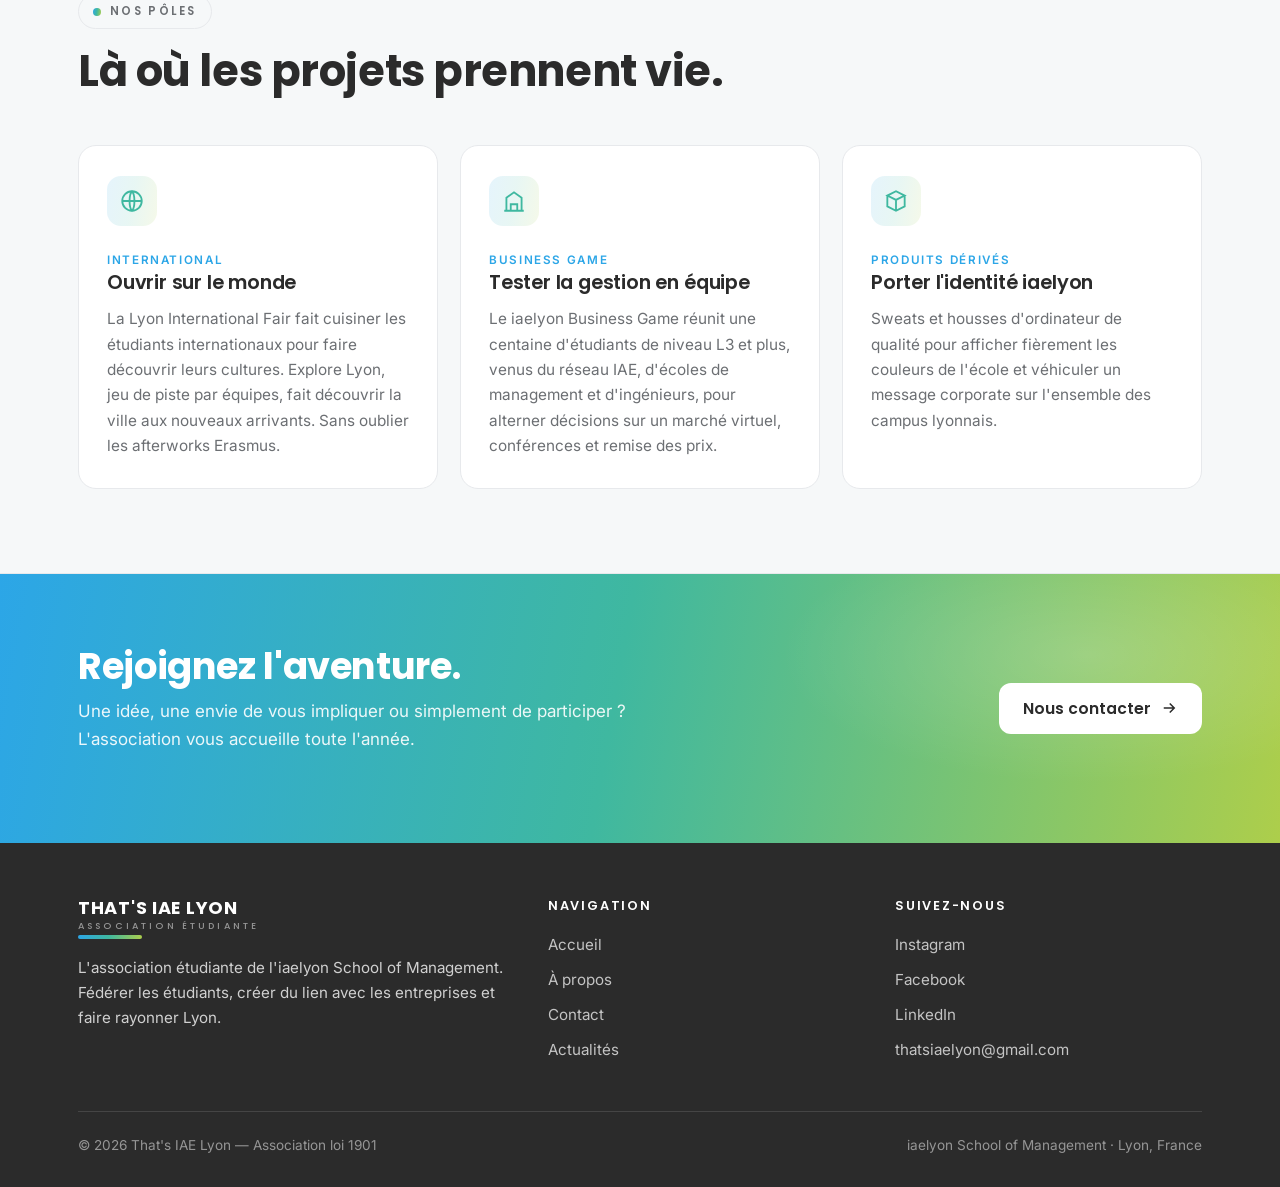
==== commit c33196a2: "2e correction logo" ====
--- a/apropos.html
+++ b/apropos.html
@@ -16,7 +16,7 @@
 <header class="site-header">
   <div class="wrap">
     <a class="brand" href="index.html" aria-label="That's IAE Lyon, accueil">
-      <img src="thats iae nouveau logo.jpg" alt="Logo de l'association That's IAE Lyon" width="150" height="75">
+      <img src="nouveaulogo.jpg" alt="Logo de l'association That's IAE Lyon" width="150" height="75">
 
     </a>
     <button class="burger" aria-label="Ouvrir le menu"><span></span><span></span><span></span></button>
